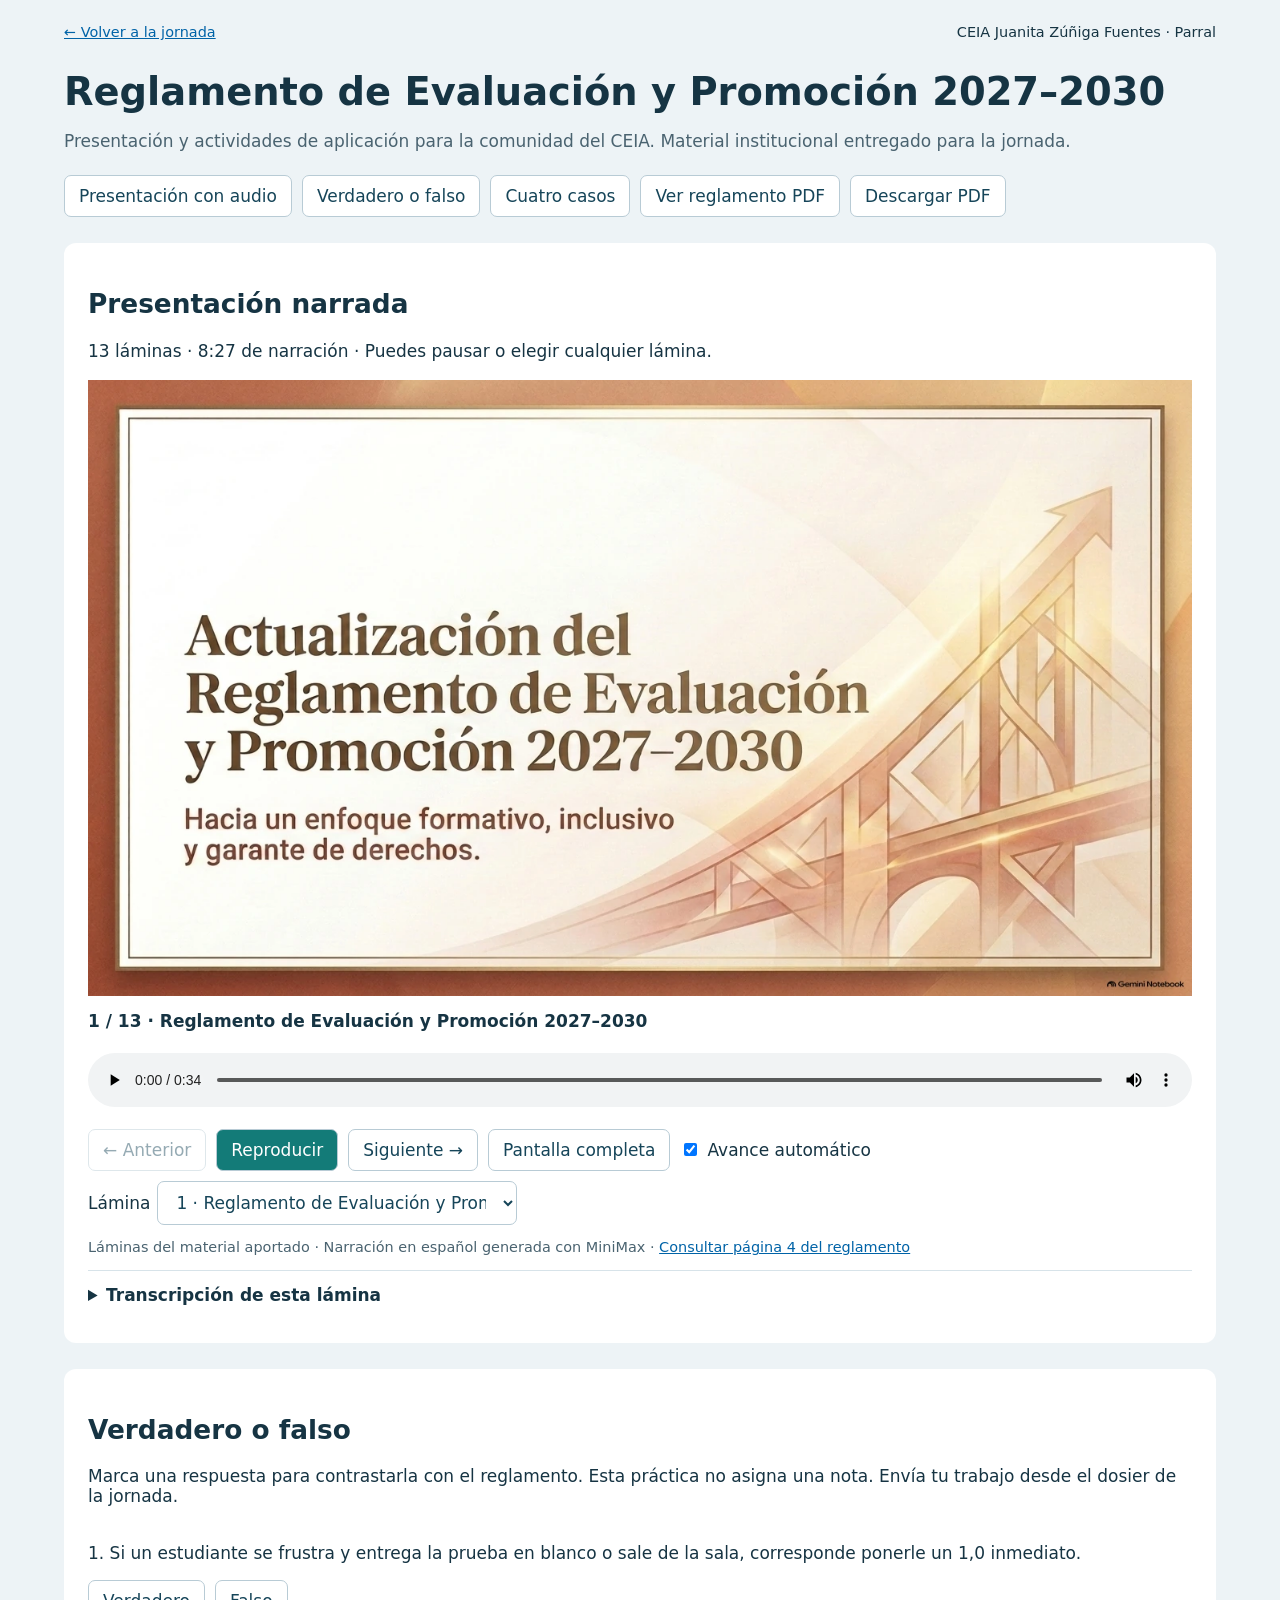
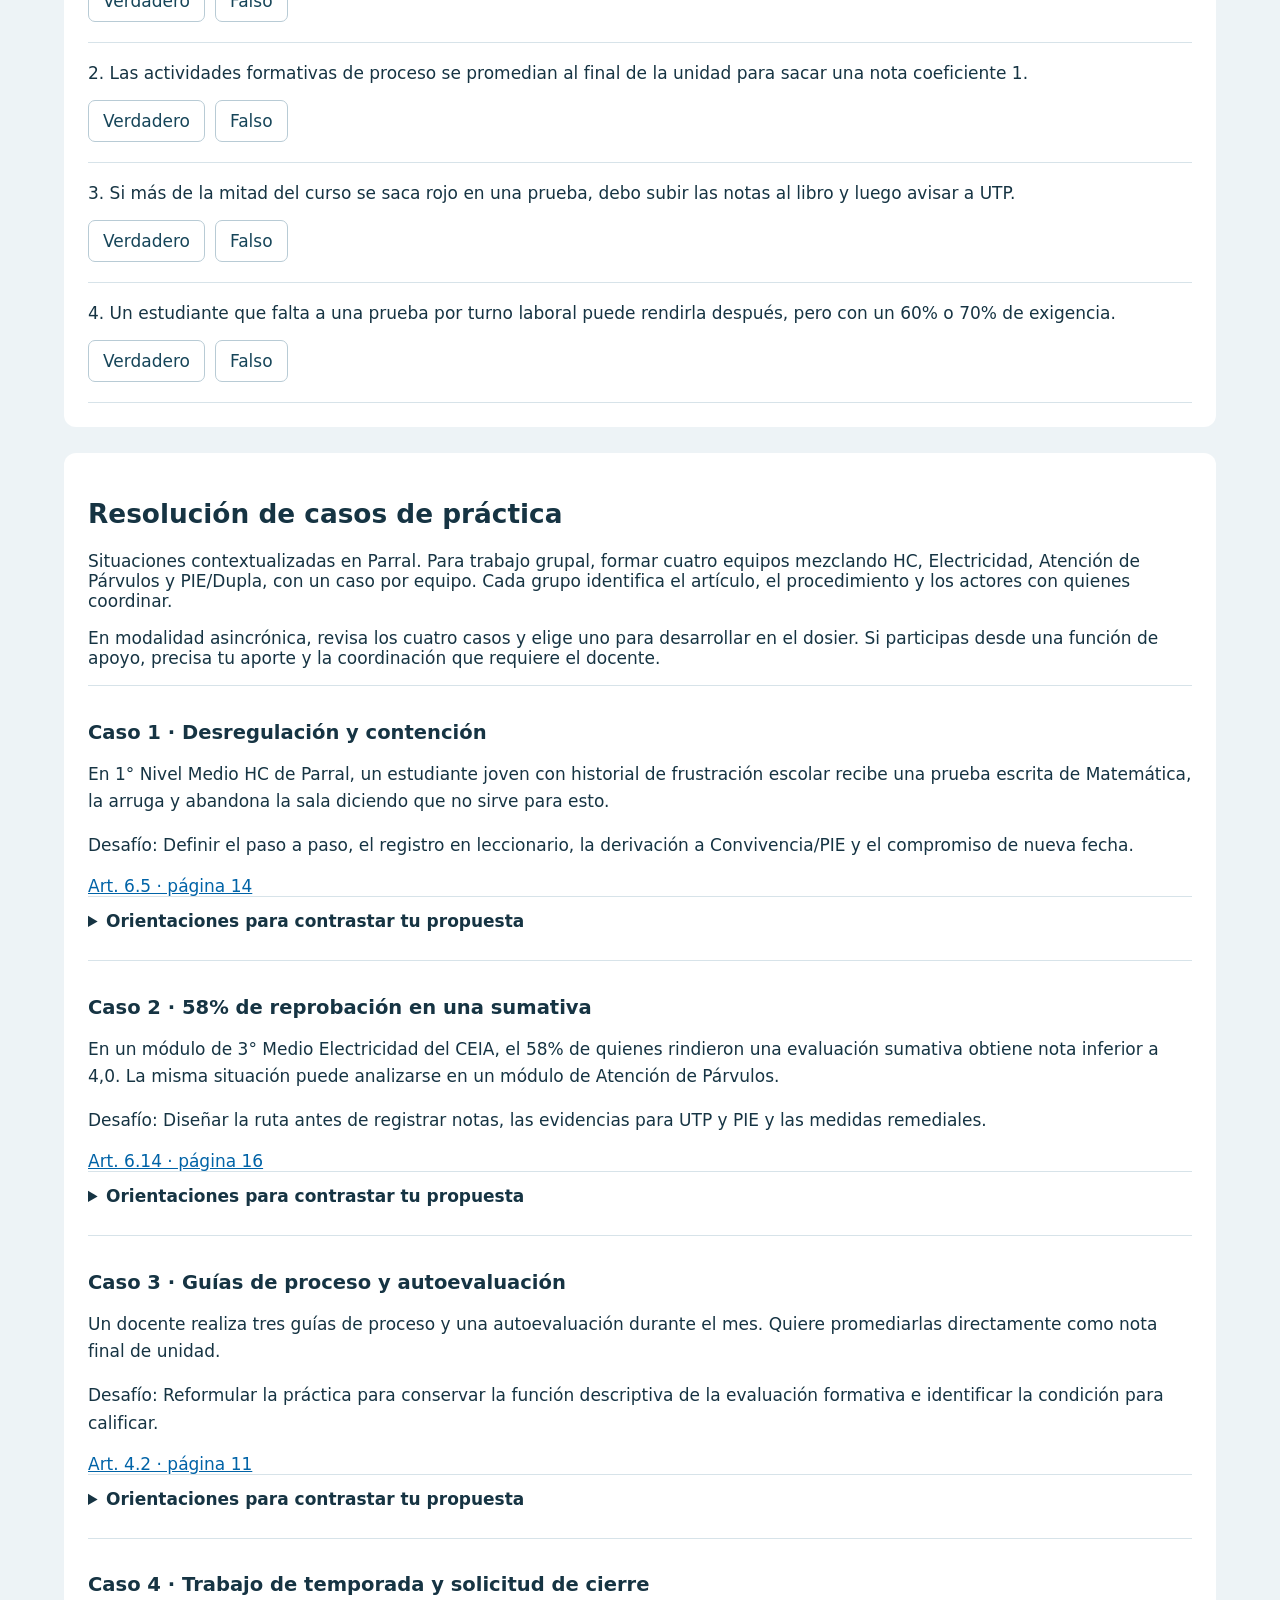
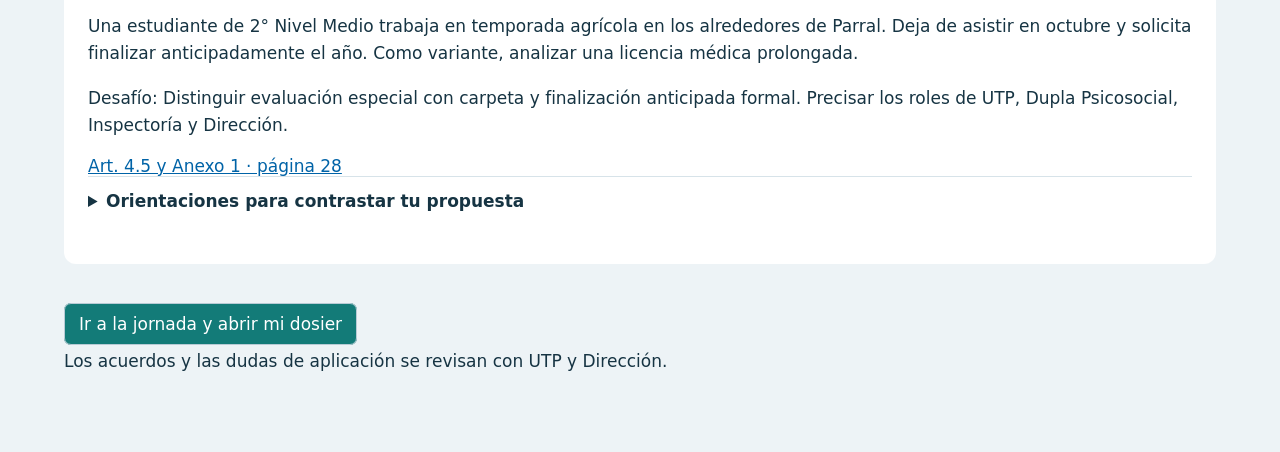
==== evaluacion/index.html @ db9da86d "Añadir jornada de Evaluación con 13 láminas narradas y casos" ====
<!doctype html>
<html lang="es-CL"><head><meta charset="utf-8"><meta name="viewport" content="width=device-width,initial-scale=1"><title>Reglamento de Evaluación · CEIA Parral</title><link rel="stylesheet" href="presentacion.css"></head>
<body><main><header><a href="../#dia-evaluacion-dia-1">← Volver a la jornada</a><span>CEIA Juanita Zúñiga Fuentes · Parral</span></header>
<h1>Reglamento de Evaluación y Promoción 2027–2030</h1><p class="intro">Presentación y actividades de aplicación para la comunidad del CEIA. Material institucional entregado para la jornada.</p>
<nav aria-label="Materiales"><a href="#presentacion">Presentación con audio</a><a href="#practica">Verdadero o falso</a><a href="#casos">Cuatro casos</a><a href="Reglamento_Evaluacion_CEIA_2027-2030.pdf" target="_blank" rel="noopener">Ver reglamento PDF</a><a href="Reglamento_Evaluacion_CEIA_2027-2030.pdf" download>Descargar PDF</a></nav>
<section id="presentacion" aria-labelledby="tituloPresentacion"><h2 id="tituloPresentacion">Presentación narrada</h2><p id="estado" role="status">Cargando presentación…</p>
<figure id="pantalla"><img id="lamina" alt=""><figcaption id="tituloLamina"></figcaption></figure>
<audio id="audio" controls preload="metadata"></audio>
<div class="controles"><button id="anterior">← Anterior</button><button id="reproducir">Reproducir</button><button id="siguiente">Siguiente →</button><button id="completa">Pantalla completa</button><label><input type="checkbox" id="automatico" checked> Avance automático</label><label>Lámina <select id="salto"></select></label></div>
<p class="fuente">Láminas del material aportado · Narración en español generada con MiniMax · <a id="pagina" target="_blank" rel="noopener">Consultar página del reglamento</a></p>
<details><summary>Transcripción de esta lámina</summary><p id="transcripcion"></p></details></section>
<section id="practica" aria-labelledby="tituloPractica"><h2 id="tituloPractica">Verdadero o falso</h2><p>Marca una respuesta para contrastarla con el reglamento. Esta práctica no asigna una nota. Envía tu trabajo desde el dosier de la jornada.</p><div id="afirmaciones"></div></section>
<section id="casos" aria-labelledby="tituloCasos"><h2 id="tituloCasos">Resolución de casos de práctica</h2><p>Situaciones contextualizadas en Parral. Para trabajo grupal, formar cuatro equipos mezclando HC, Electricidad, Atención de Párvulos y PIE/Dupla, con un caso por equipo. Cada grupo identifica el artículo, el procedimiento y los actores con quienes coordinar.</p><p>En modalidad asincrónica, revisa los cuatro casos y elige uno para desarrollar en el dosier. Si participas desde una función de apoyo, precisa tu aporte y la coordinación que requiere el docente.</p><div id="listaCasos"></div></section>
<footer><a class="boton" href="../#dia-evaluacion-dia-1">Ir a la jornada y abrir mi dosier</a><p>Los acuerdos y las dudas de aplicación se revisan con UTP y Dirección.</p></footer></main><script src="presentacion.js"></script></body></html>
---- evaluacion/presentacion.css ----
:root{font-family:system-ui,Segoe UI,sans-serif;color:#163443;background:#edf3f6;font-size:17px}*{box-sizing:border-box}body{margin:0}main{max-width:1200px;margin:auto;padding:24px}header{display:flex;justify-content:space-between;gap:20px;flex-wrap:wrap;font-size:.85rem}a{color:#0063a7}h1{font-size:clamp(1.7rem,3vw,2.5rem);line-height:1.15;margin:30px 0 12px}h2{font-size:1.55rem}h3{font-size:1.15rem}.intro,.fuente{color:#4a6370}nav,.controles{display:flex;gap:10px;flex-wrap:wrap;align-items:center}nav{margin:24px 0}nav a,.boton,button,select{border:1px solid #b8cbd5;border-radius:7px;background:white;padding:10px 14px;font:inherit;color:#164559;text-decoration:none}button{cursor:pointer}button:hover,nav a:hover{background:#e4f0f1}button:focus-visible,a:focus-visible,select:focus-visible{outline:3px solid #0c82bb;outline-offset:3px}button:disabled{opacity:.45}section{scroll-margin-top:20px;margin:26px 0;padding:24px;background:white;border-radius:12px}figure{margin:0;background:#fff}#lamina{width:100%;height:auto;aspect-ratio:16/9;object-fit:contain;display:block}figcaption{font-weight:600;margin:12px 0}audio{width:100%;margin:10px 0 18px}.controles label{display:flex;align-items:center;gap:7px}select{max-width:360px}#reproducir,.boton{background:#137b78;color:white}.fuente{font-size:.85rem}details{padding:14px 0;border-top:1px solid #d7e3e9}summary{cursor:pointer;font-weight:600}.afirmacion{padding:20px 0;border-bottom:1px solid #d7e3e9}.afirmacion p{margin-top:0}.respuesta{background:#edf6f4;border-left:4px solid #137b78;margin-top:16px;padding:16px}.caso{border-top:1px solid #d7e3e9;padding:15px 0}.caso h3{margin-bottom:8px}.caso p{line-height:1.6}footer{padding:24px 0 40px}#pantalla:fullscreen{display:flex;flex-direction:column;justify-content:center;background:#fff;padding:12px}#pantalla:fullscreen img{height:90vh;object-fit:contain}#pantalla:fullscreen figcaption{text-align:center}@media(max-width:650px){main{padding:14px}section{padding:16px}select{max-width:260px}header span{display:none}nav a{font-size:.85rem}h1{margin-top:24px}}
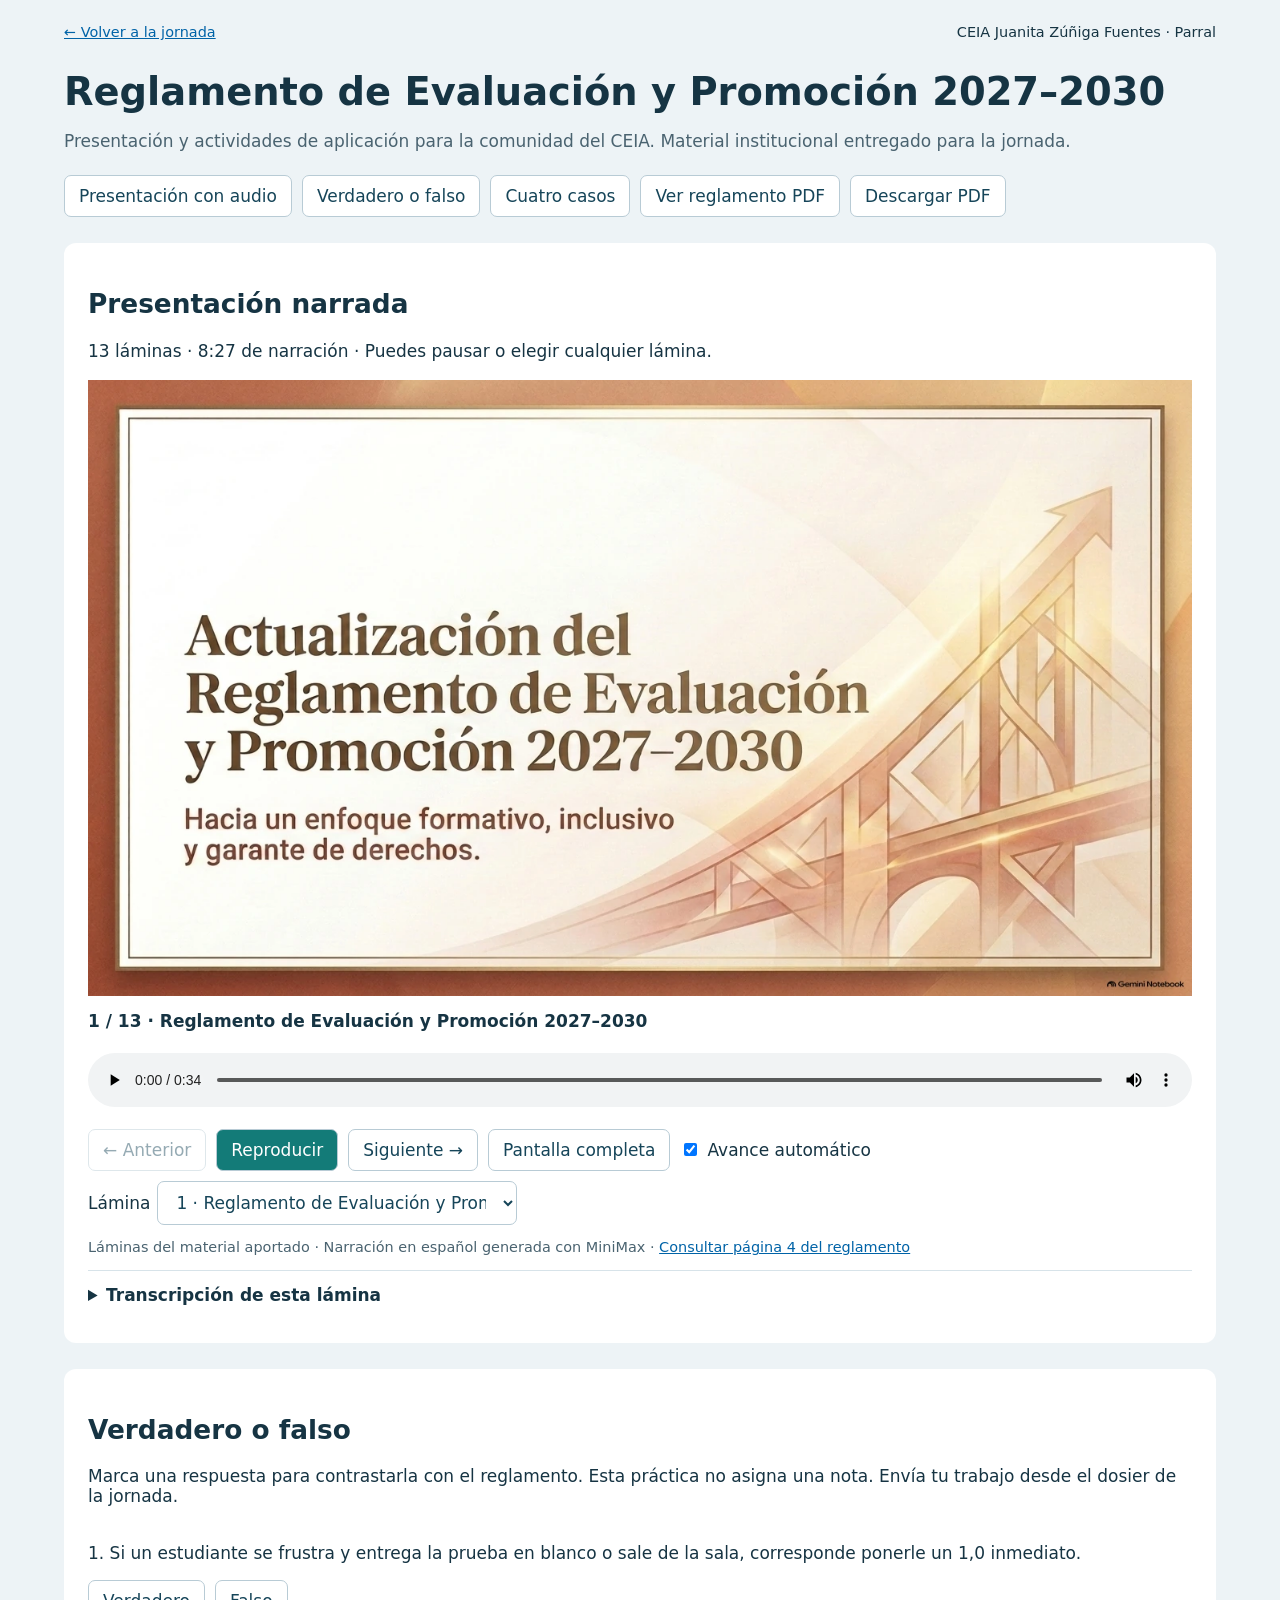
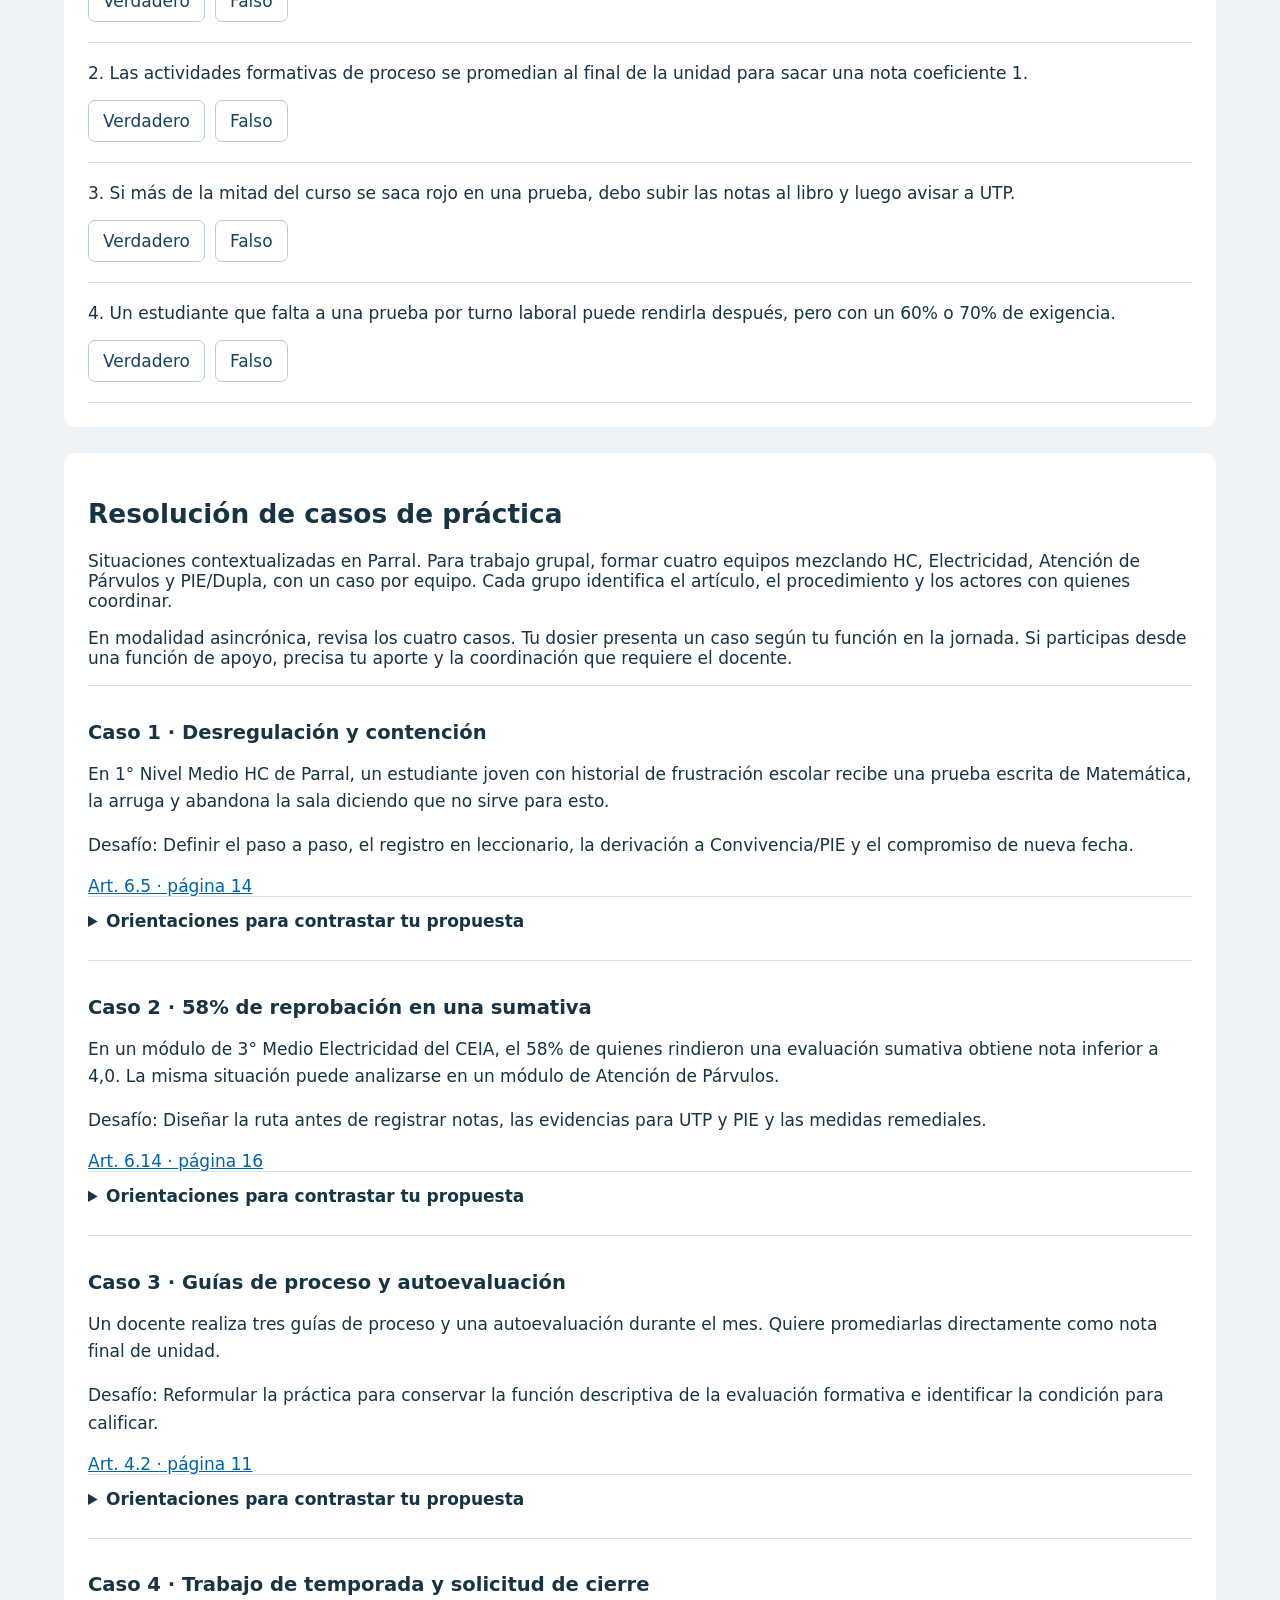
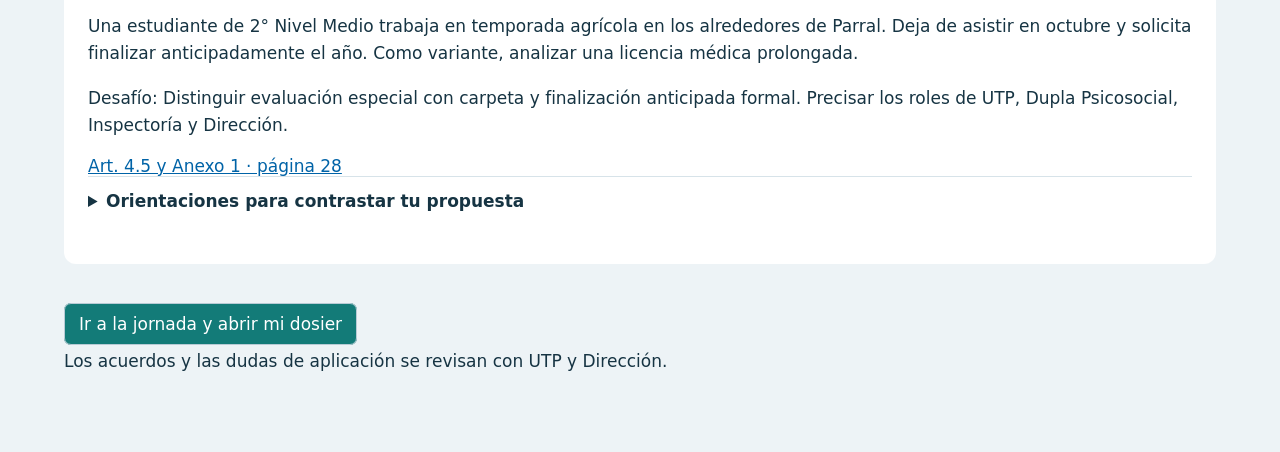
==== commit 3cfd65cc: "Aclarar caso por función en dosier de Evaluación" ====
--- a/evaluacion/index.html
+++ b/evaluacion/index.html
@@ -10,5 +10,5 @@
 <p class="fuente">Láminas del material aportado · Narración en español generada con MiniMax · <a id="pagina" target="_blank" rel="noopener">Consultar página del reglamento</a></p>
 <details><summary>Transcripción de esta lámina</summary><p id="transcripcion"></p></details></section>
 <section id="practica" aria-labelledby="tituloPractica"><h2 id="tituloPractica">Verdadero o falso</h2><p>Marca una respuesta para contrastarla con el reglamento. Esta práctica no asigna una nota. Envía tu trabajo desde el dosier de la jornada.</p><div id="afirmaciones"></div></section>
-<section id="casos" aria-labelledby="tituloCasos"><h2 id="tituloCasos">Resolución de casos de práctica</h2><p>Situaciones contextualizadas en Parral. Para trabajo grupal, formar cuatro equipos mezclando HC, Electricidad, Atención de Párvulos y PIE/Dupla, con un caso por equipo. Cada grupo identifica el artículo, el procedimiento y los actores con quienes coordinar.</p><p>En modalidad asincrónica, revisa los cuatro casos y elige uno para desarrollar en el dosier. Si participas desde una función de apoyo, precisa tu aporte y la coordinación que requiere el docente.</p><div id="listaCasos"></div></section>
+<section id="casos" aria-labelledby="tituloCasos"><h2 id="tituloCasos">Resolución de casos de práctica</h2><p>Situaciones contextualizadas en Parral. Para trabajo grupal, formar cuatro equipos mezclando HC, Electricidad, Atención de Párvulos y PIE/Dupla, con un caso por equipo. Cada grupo identifica el artículo, el procedimiento y los actores con quienes coordinar.</p><p>En modalidad asincrónica, revisa los cuatro casos. Tu dosier presenta un caso según tu función en la jornada. Si participas desde una función de apoyo, precisa tu aporte y la coordinación que requiere el docente.</p><div id="listaCasos"></div></section>
 <footer><a class="boton" href="../#dia-evaluacion-dia-1">Ir a la jornada y abrir mi dosier</a><p>Los acuerdos y las dudas de aplicación se revisan con UTP y Dirección.</p></footer></main><script src="presentacion.js"></script></body></html>
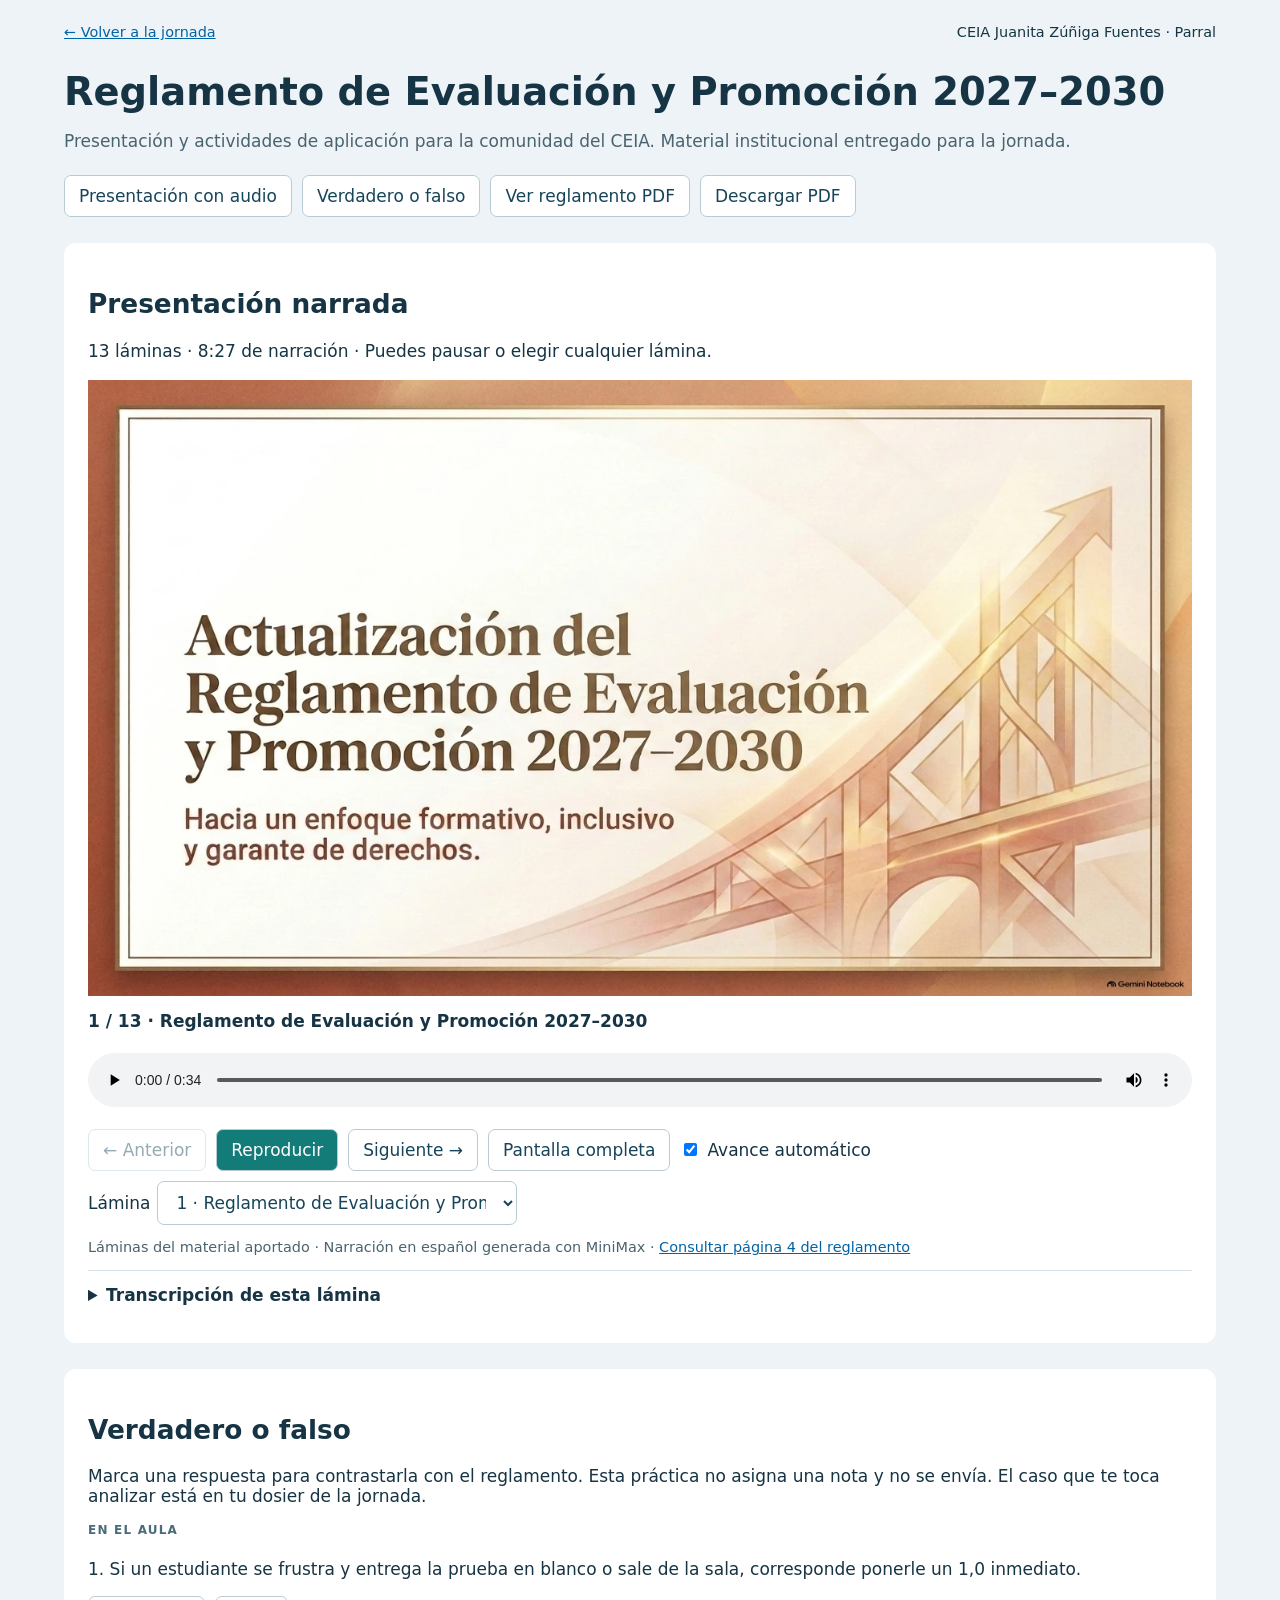
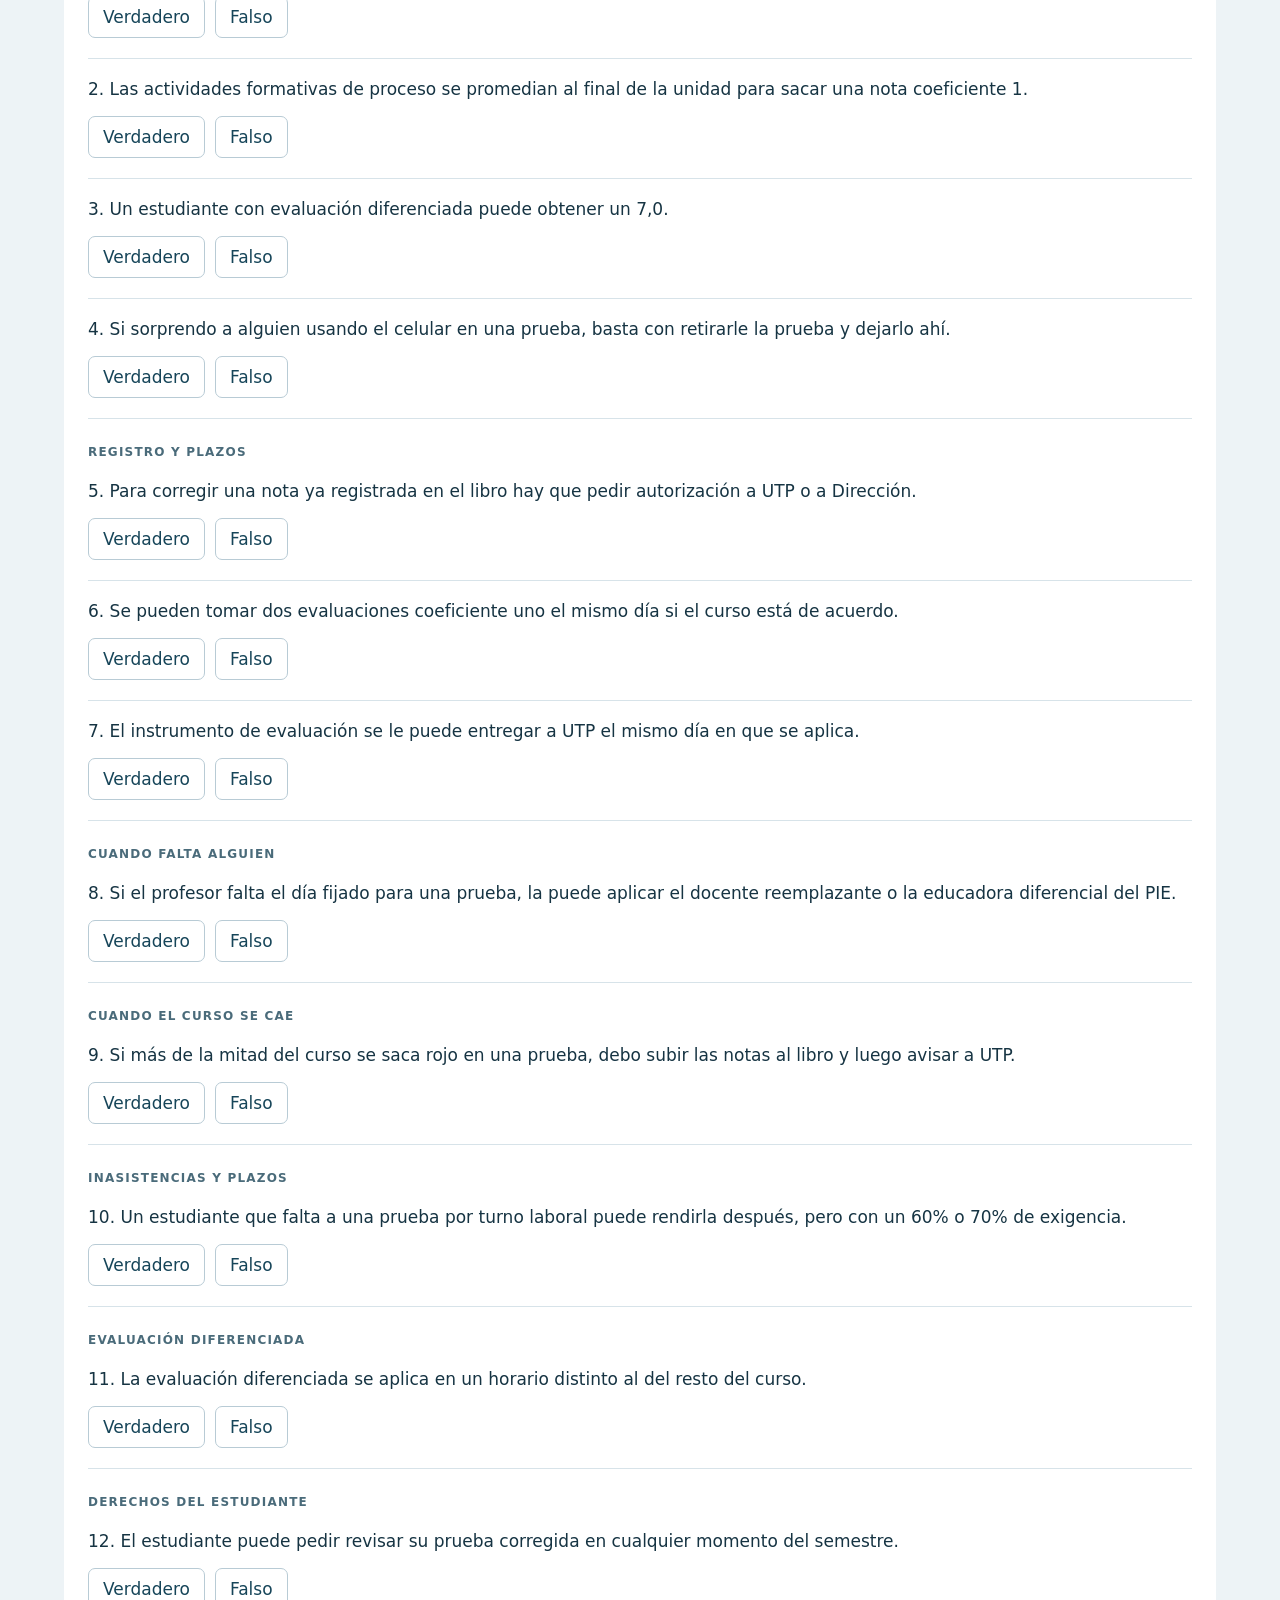
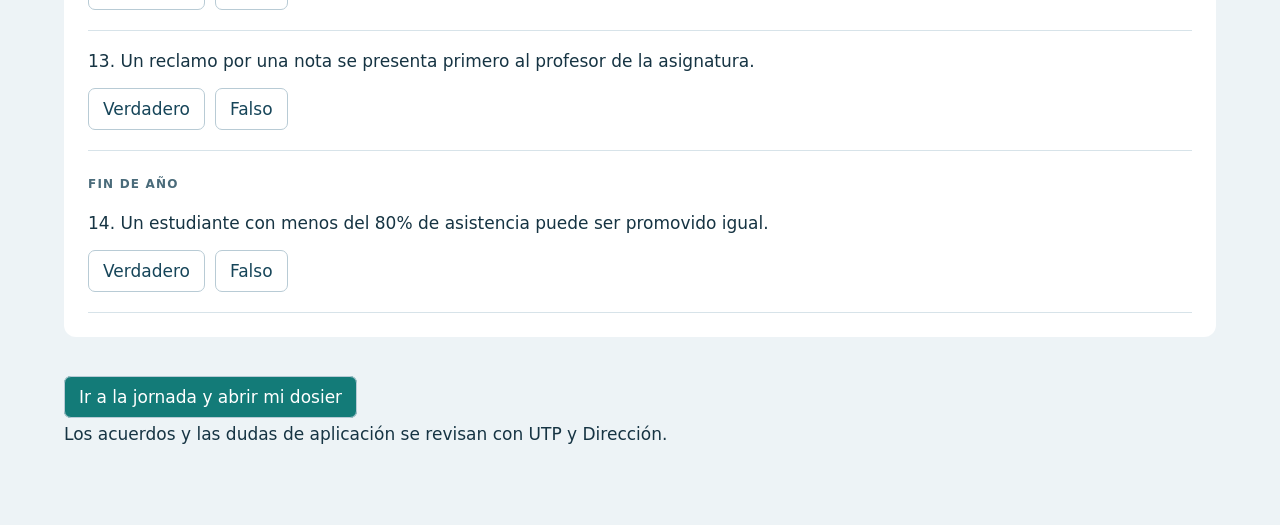
==== commit 1ca005a9: "Evaluacion usa el mismo componente de casos que el PEI y el RICE El problema: los cuatro casos se of" ====
--- a/evaluacion/index.html
+++ b/evaluacion/index.html
@@ -2,13 +2,13 @@
 <html lang="es-CL"><head><meta charset="utf-8"><meta name="viewport" content="width=device-width,initial-scale=1"><title>Reglamento de Evaluación · CEIA Parral</title><link rel="stylesheet" href="presentacion.css"></head>
 <body><main><header><a href="../#dia-evaluacion-dia-1">← Volver a la jornada</a><span>CEIA Juanita Zúñiga Fuentes · Parral</span></header>
 <h1>Reglamento de Evaluación y Promoción 2027–2030</h1><p class="intro">Presentación y actividades de aplicación para la comunidad del CEIA. Material institucional entregado para la jornada.</p>
-<nav aria-label="Materiales"><a href="#presentacion">Presentación con audio</a><a href="#practica">Verdadero o falso</a><a href="#casos">Cuatro casos</a><a href="Reglamento_Evaluacion_CEIA_2027-2030.pdf" target="_blank" rel="noopener">Ver reglamento PDF</a><a href="Reglamento_Evaluacion_CEIA_2027-2030.pdf" download>Descargar PDF</a></nav>
+<nav aria-label="Materiales"><a href="#presentacion">Presentación con audio</a><a href="#practica">Verdadero o falso</a><a href="Reglamento_Evaluacion_CEIA_2027-2030.pdf" target="_blank" rel="noopener">Ver reglamento PDF</a><a href="Reglamento_Evaluacion_CEIA_2027-2030.pdf" download>Descargar PDF</a></nav>
 <section id="presentacion" aria-labelledby="tituloPresentacion"><h2 id="tituloPresentacion">Presentación narrada</h2><p id="estado" role="status">Cargando presentación…</p>
 <figure id="pantalla"><img id="lamina" alt=""><figcaption id="tituloLamina"></figcaption></figure>
 <audio id="audio" controls preload="metadata"></audio>
 <div class="controles"><button id="anterior">← Anterior</button><button id="reproducir">Reproducir</button><button id="siguiente">Siguiente →</button><button id="completa">Pantalla completa</button><label><input type="checkbox" id="automatico" checked> Avance automático</label><label>Lámina <select id="salto"></select></label></div>
 <p class="fuente">Láminas del material aportado · Narración en español generada con MiniMax · <a id="pagina" target="_blank" rel="noopener">Consultar página del reglamento</a></p>
 <details><summary>Transcripción de esta lámina</summary><p id="transcripcion"></p></details></section>
-<section id="practica" aria-labelledby="tituloPractica"><h2 id="tituloPractica">Verdadero o falso</h2><p>Marca una respuesta para contrastarla con el reglamento. Esta práctica no asigna una nota. Envía tu trabajo desde el dosier de la jornada.</p><div id="afirmaciones"></div></section>
-<section id="casos" aria-labelledby="tituloCasos"><h2 id="tituloCasos">Resolución de casos de práctica</h2><p>Situaciones contextualizadas en Parral. Para trabajo grupal, formar cuatro equipos mezclando HC, Electricidad, Atención de Párvulos y PIE/Dupla, con un caso por equipo. Cada grupo identifica el artículo, el procedimiento y los actores con quienes coordinar.</p><p>En modalidad asincrónica, revisa los cuatro casos. Tu dosier presenta un caso según tu función en la jornada. Si participas desde una función de apoyo, precisa tu aporte y la coordinación que requiere el docente.</p><div id="listaCasos"></div></section>
+<section id="practica" aria-labelledby="tituloPractica"><h2 id="tituloPractica">Verdadero o falso</h2><p>Marca una respuesta para contrastarla con el reglamento. Esta práctica no asigna una nota y no se envía. El caso que te toca analizar está en tu dosier de la jornada.</p><div id="afirmaciones"></div></section>
+
 <footer><a class="boton" href="../#dia-evaluacion-dia-1">Ir a la jornada y abrir mi dosier</a><p>Los acuerdos y las dudas de aplicación se revisan con UTP y Dirección.</p></footer></main><script src="presentacion.js"></script></body></html>
--- a/evaluacion/presentacion.css
+++ b/evaluacion/presentacion.css
@@ -1 +1,17 @@
 :root{font-family:system-ui,Segoe UI,sans-serif;color:#163443;background:#edf3f6;font-size:17px}*{box-sizing:border-box}body{margin:0}main{max-width:1200px;margin:auto;padding:24px}header{display:flex;justify-content:space-between;gap:20px;flex-wrap:wrap;font-size:.85rem}a{color:#0063a7}h1{font-size:clamp(1.7rem,3vw,2.5rem);line-height:1.15;margin:30px 0 12px}h2{font-size:1.55rem}h3{font-size:1.15rem}.intro,.fuente{color:#4a6370}nav,.controles{display:flex;gap:10px;flex-wrap:wrap;align-items:center}nav{margin:24px 0}nav a,.boton,button,select{border:1px solid #b8cbd5;border-radius:7px;background:white;padding:10px 14px;font:inherit;color:#164559;text-decoration:none}button{cursor:pointer}button:hover,nav a:hover{background:#e4f0f1}button:focus-visible,a:focus-visible,select:focus-visible{outline:3px solid #0c82bb;outline-offset:3px}button:disabled{opacity:.45}section{scroll-margin-top:20px;margin:26px 0;padding:24px;background:white;border-radius:12px}figure{margin:0;background:#fff}#lamina{width:100%;height:auto;aspect-ratio:16/9;object-fit:contain;display:block}figcaption{font-weight:600;margin:12px 0}audio{width:100%;margin:10px 0 18px}.controles label{display:flex;align-items:center;gap:7px}select{max-width:360px}#reproducir,.boton{background:#137b78;color:white}.fuente{font-size:.85rem}details{padding:14px 0;border-top:1px solid #d7e3e9}summary{cursor:pointer;font-weight:600}.afirmacion{padding:20px 0;border-bottom:1px solid #d7e3e9}.afirmacion p{margin-top:0}.respuesta{background:#edf6f4;border-left:4px solid #137b78;margin-top:16px;padding:16px}.caso{border-top:1px solid #d7e3e9;padding:15px 0}.caso h3{margin-bottom:8px}.caso p{line-height:1.6}footer{padding:24px 0 40px}#pantalla:fullscreen{display:flex;flex-direction:column;justify-content:center;background:#fff;padding:12px}#pantalla:fullscreen img{height:90vh;object-fit:contain}#pantalla:fullscreen figcaption{text-align:center}@media(max-width:650px){main{padding:14px}section{padding:16px}select{max-width:260px}header span{display:none}nav a{font-size:.85rem}h1{margin-top:24px}}
+
+/* El caso se presenta como ficha: imagen arriba y texto debajo. */
+.caso{border:1px solid #d7e3e9;border-top:5px solid #187b76;border-radius:14px;padding:0;overflow:hidden;background:#fff;margin:18px 0;box-shadow:0 8px 22px rgba(13,44,71,.07)}
+.casoImg{display:block;width:100%;height:auto;background:#eaf2fa;border-bottom:1px solid #d7e3e9}
+.casoTx{padding:18px 20px 20px}
+.caso h3{margin:0 0 8px;font-size:19px}
+.casoReto{background:#fff8e8;border-left:4px solid #c77a00;border-radius:0 8px 8px 0;padding:11px 14px;margin:14px 0 12px}
+@media (min-width:760px){
+  .caso{display:grid;grid-template-columns:300px 1fr}
+  .casoImg{height:100%;object-fit:contain;padding:14px;border-bottom:0;border-right:1px solid #d7e3e9}
+}
+/* La respuesta ya no siempre es "falso": el color dice si acertó. */
+.respuesta.bien{background:#edf6f1;border-left-color:#0b6b4f}
+.respuesta.mal{background:#fdf0ef;border-left-color:#c62828}
+.areaVf{margin:26px 0 2px;font-size:12px;font-weight:800;letter-spacing:.1em;text-transform:uppercase;color:#4a6b7a}
+.areaVf:first-child{margin-top:8px}
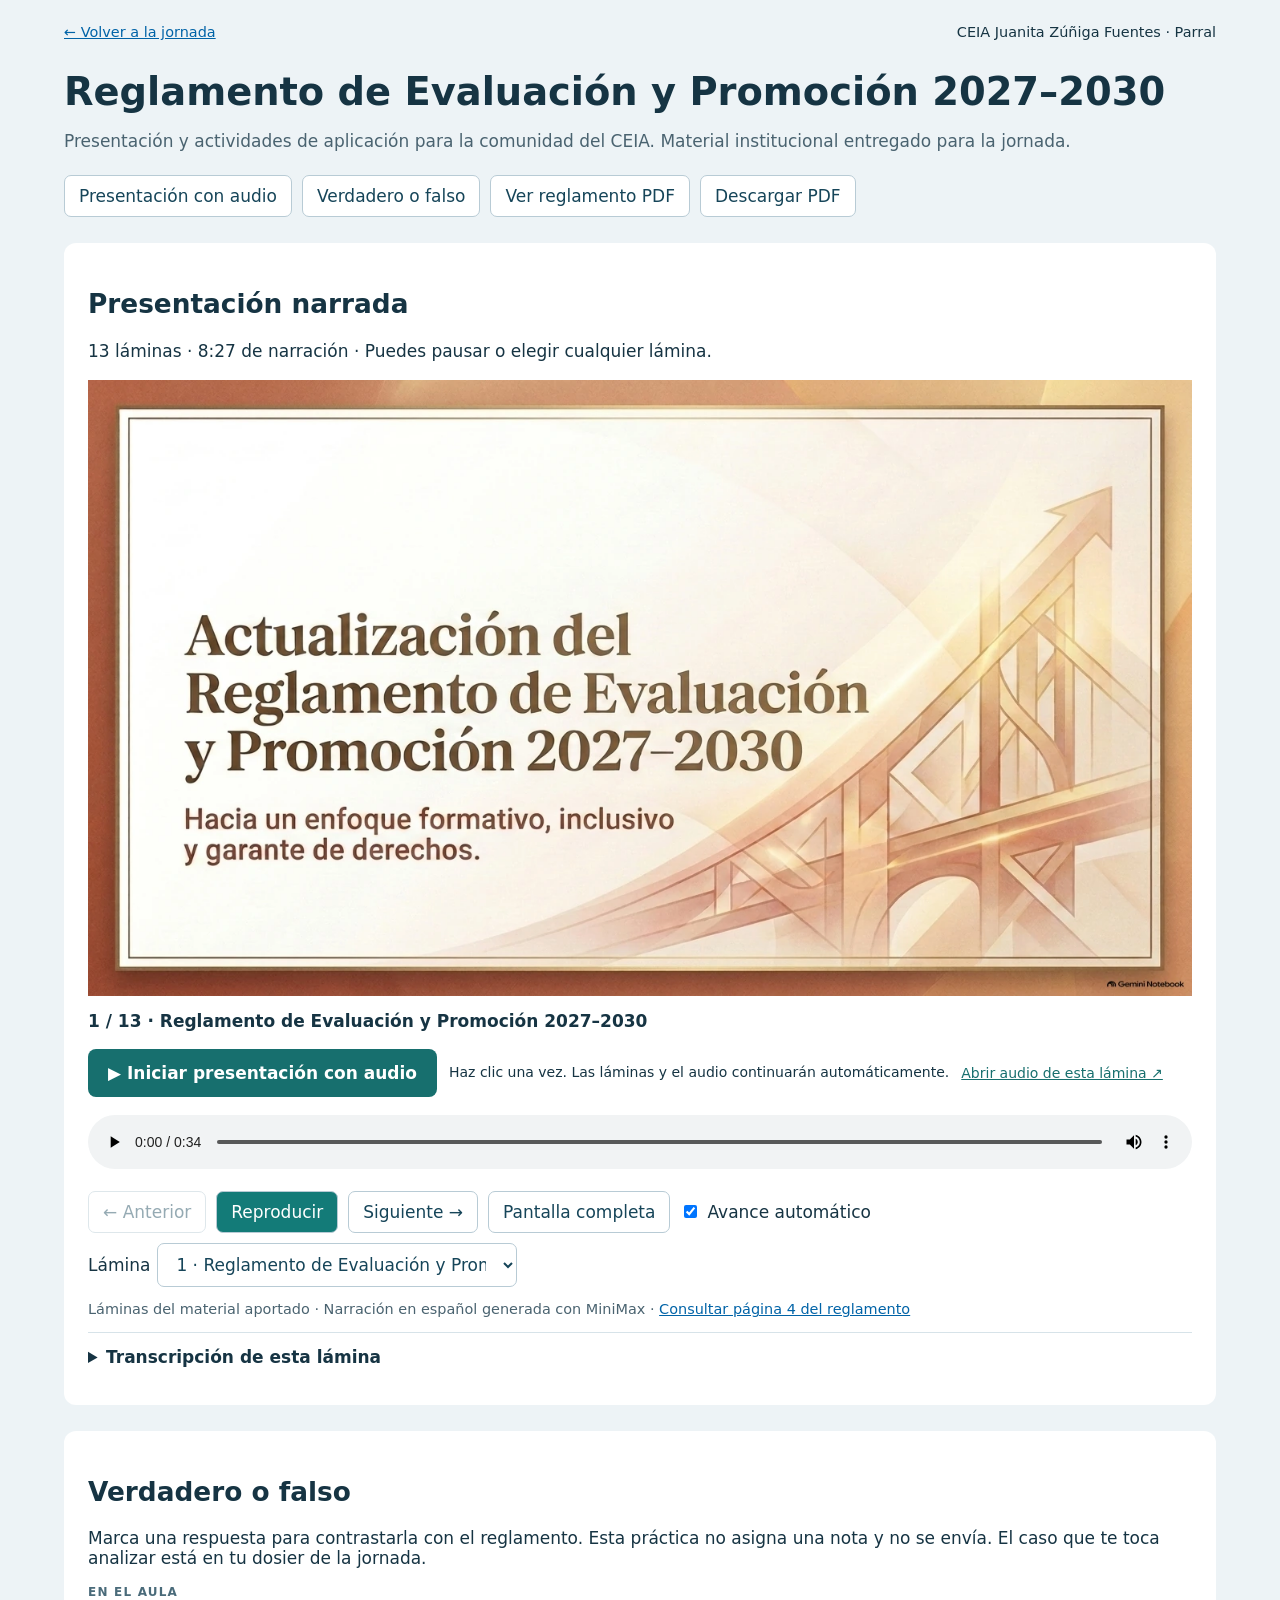
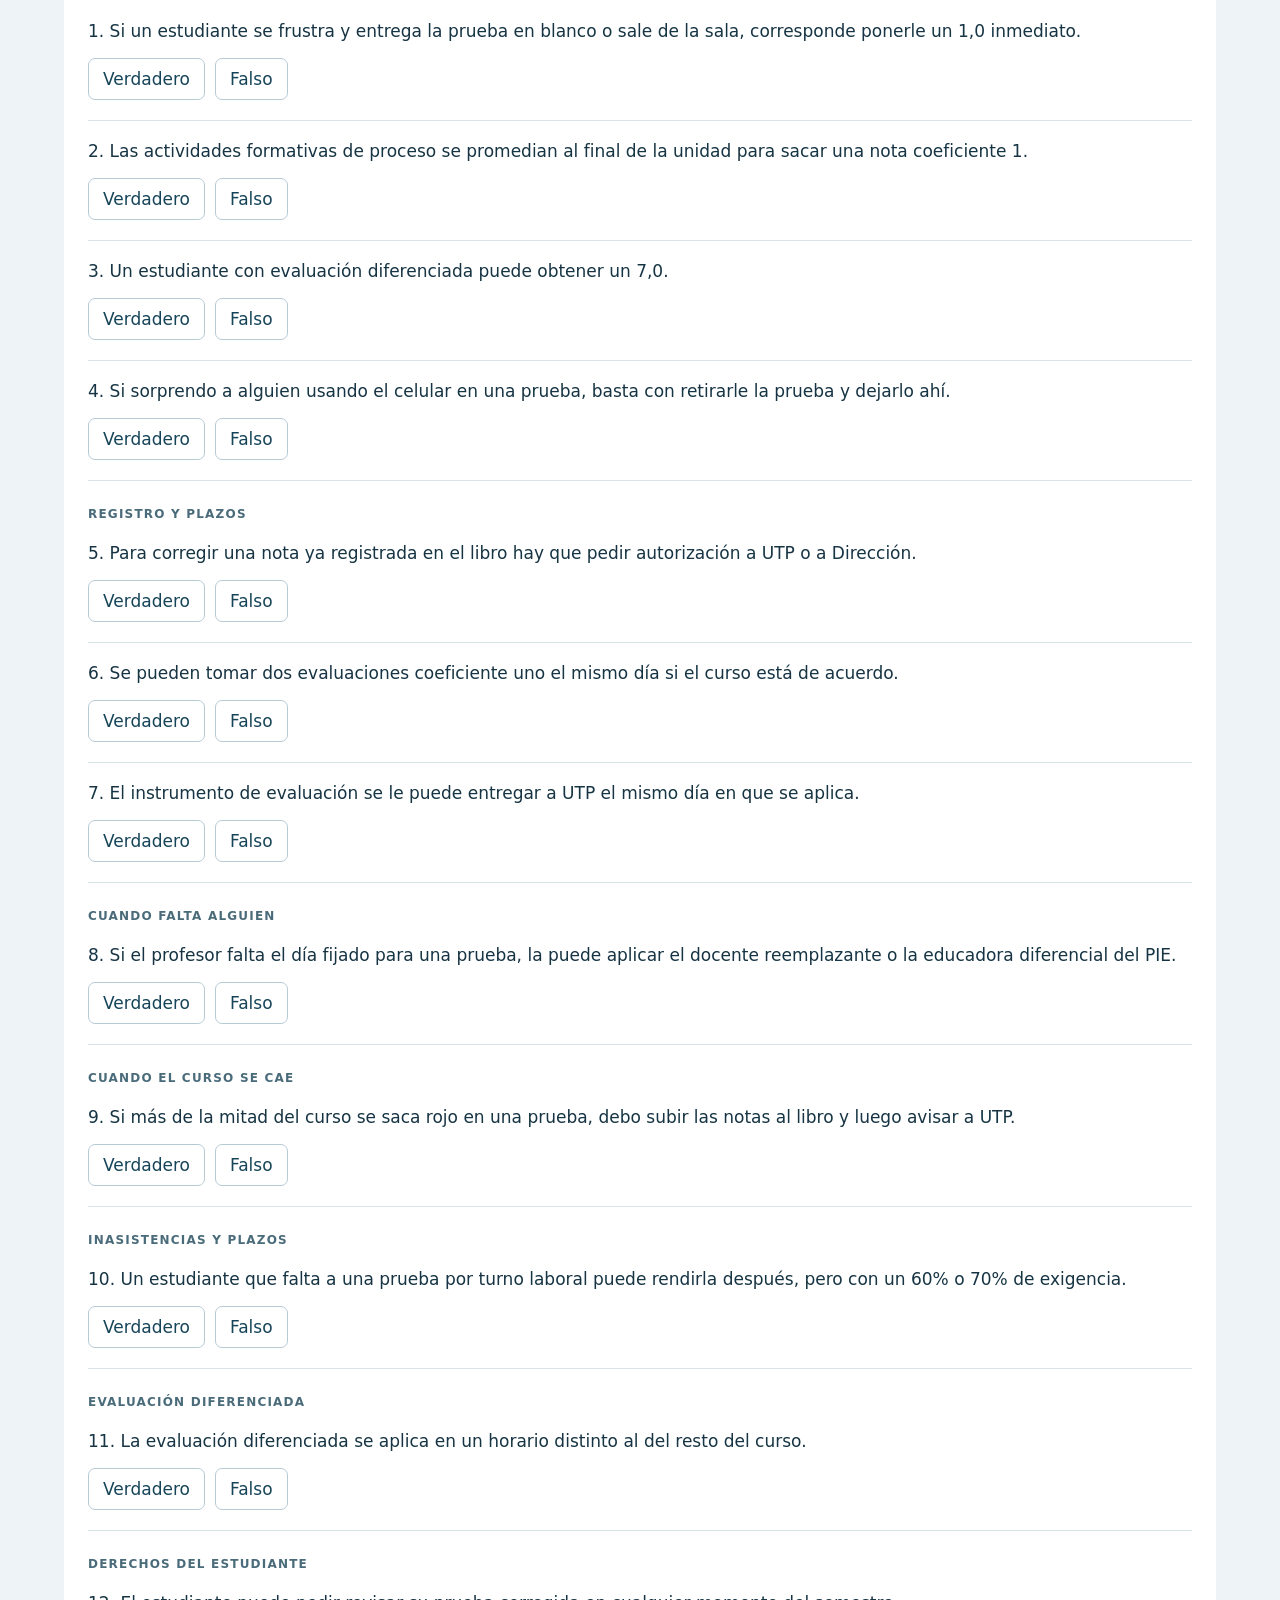
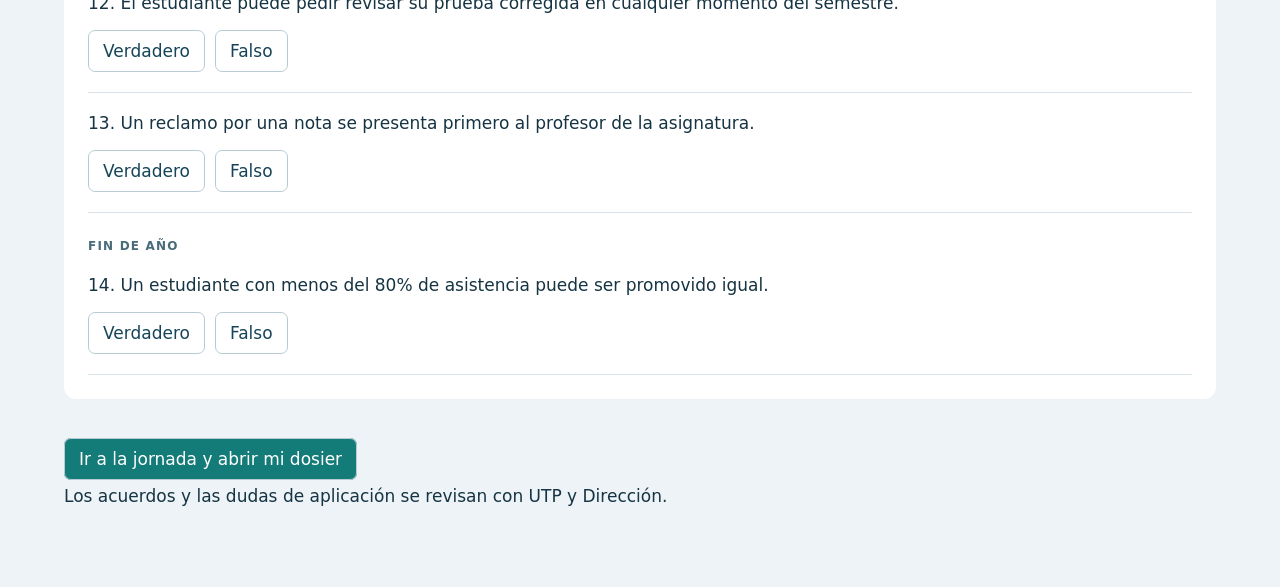
==== commit 6825fea6: "Activar reproducción con un clic en evaluacion" ====
--- a/evaluacion/index.html
+++ b/evaluacion/index.html
@@ -11,4 +11,5 @@
 <details><summary>Transcripción de esta lámina</summary><p id="transcripcion"></p></details></section>
 <section id="practica" aria-labelledby="tituloPractica"><h2 id="tituloPractica">Verdadero o falso</h2><p>Marca una respuesta para contrastarla con el reglamento. Esta práctica no asigna una nota y no se envía. El caso que te toca analizar está en tu dosier de la jornada.</p><div id="afirmaciones"></div></section>
 
-<footer><a class="boton" href="../#dia-evaluacion-dia-1">Ir a la jornada y abrir mi dosier</a><p>Los acuerdos y las dudas de aplicación se revisan con UTP y Dirección.</p></footer></main><script src="presentacion.js"></script></body></html>
+<footer><a class="boton" href="../#dia-evaluacion-dia-1">Ir a la jornada y abrir mi dosier</a><p>Los acuerdos y las dudas de aplicación se revisan con UTP y Dirección.</p></footer></main><script src="presentacion.js"></script><script src="../audio-transicion.js?v=20261127"></script></body></html>
+
